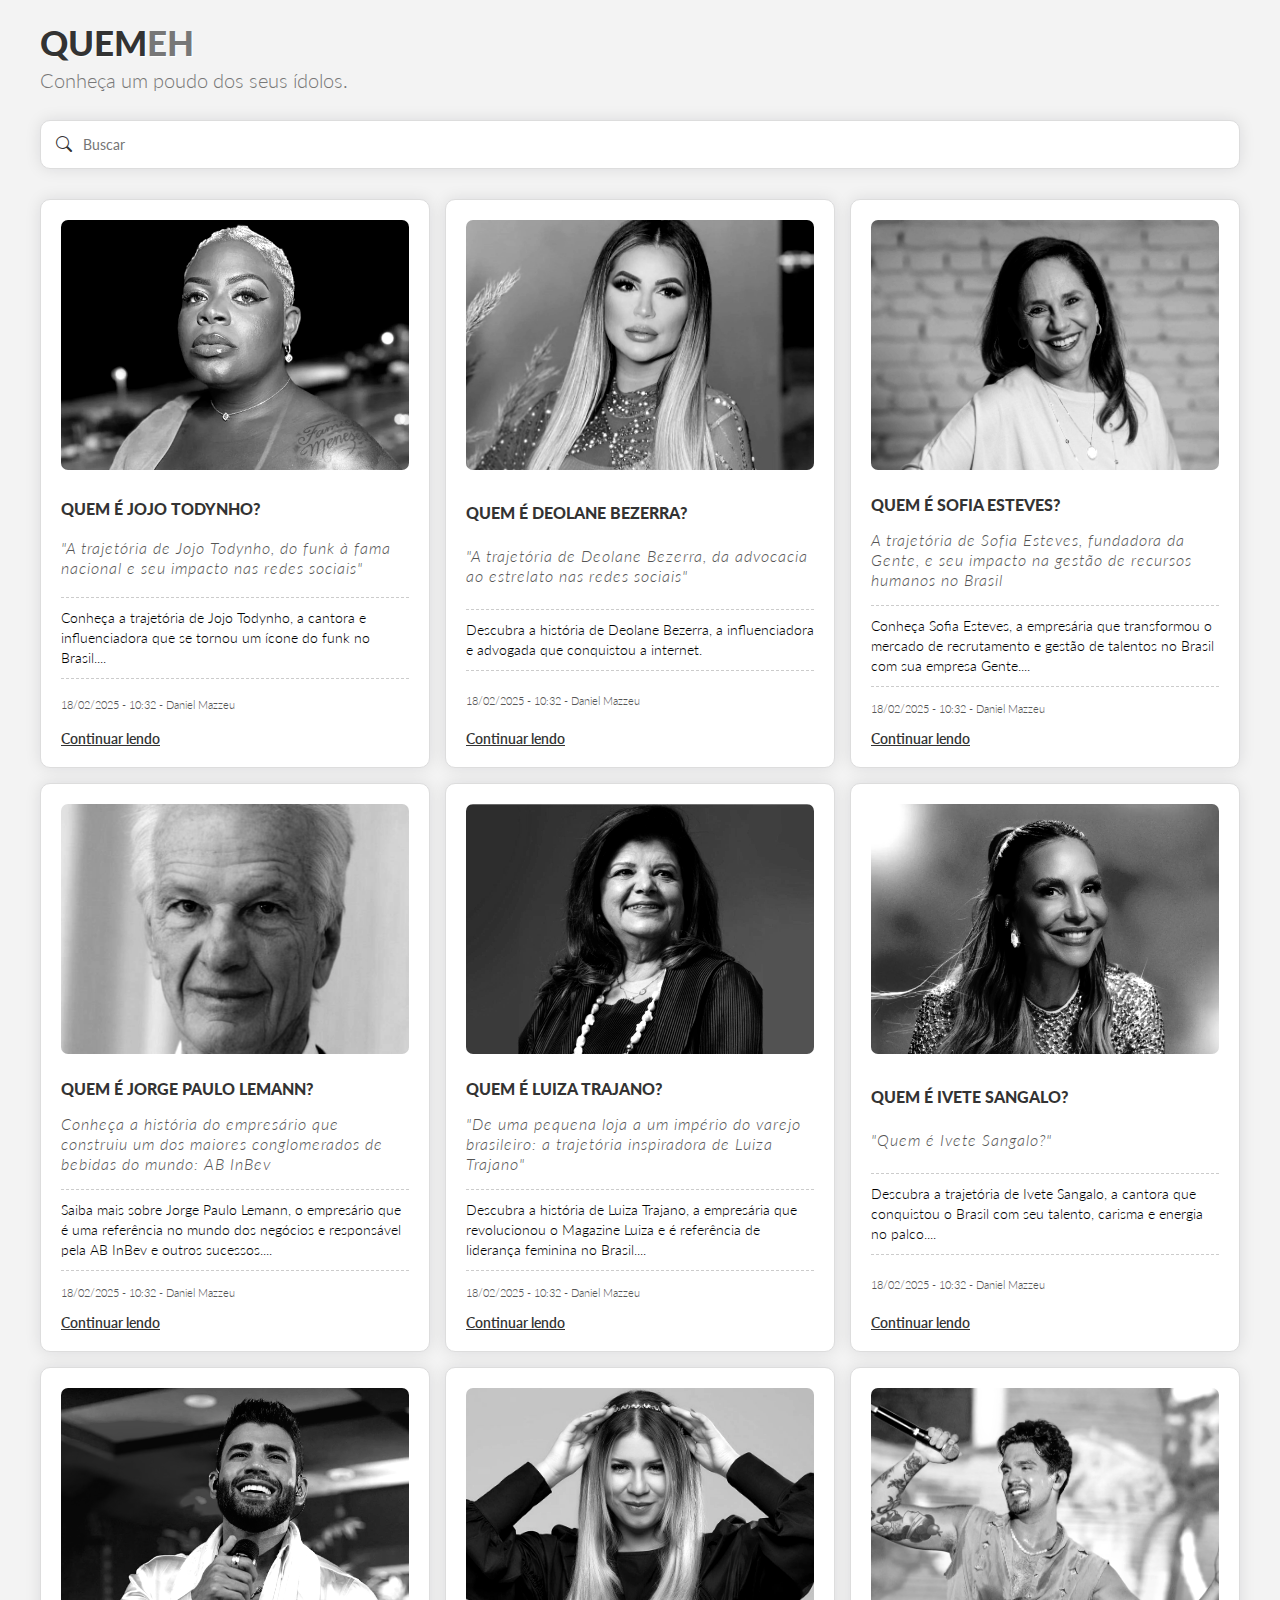
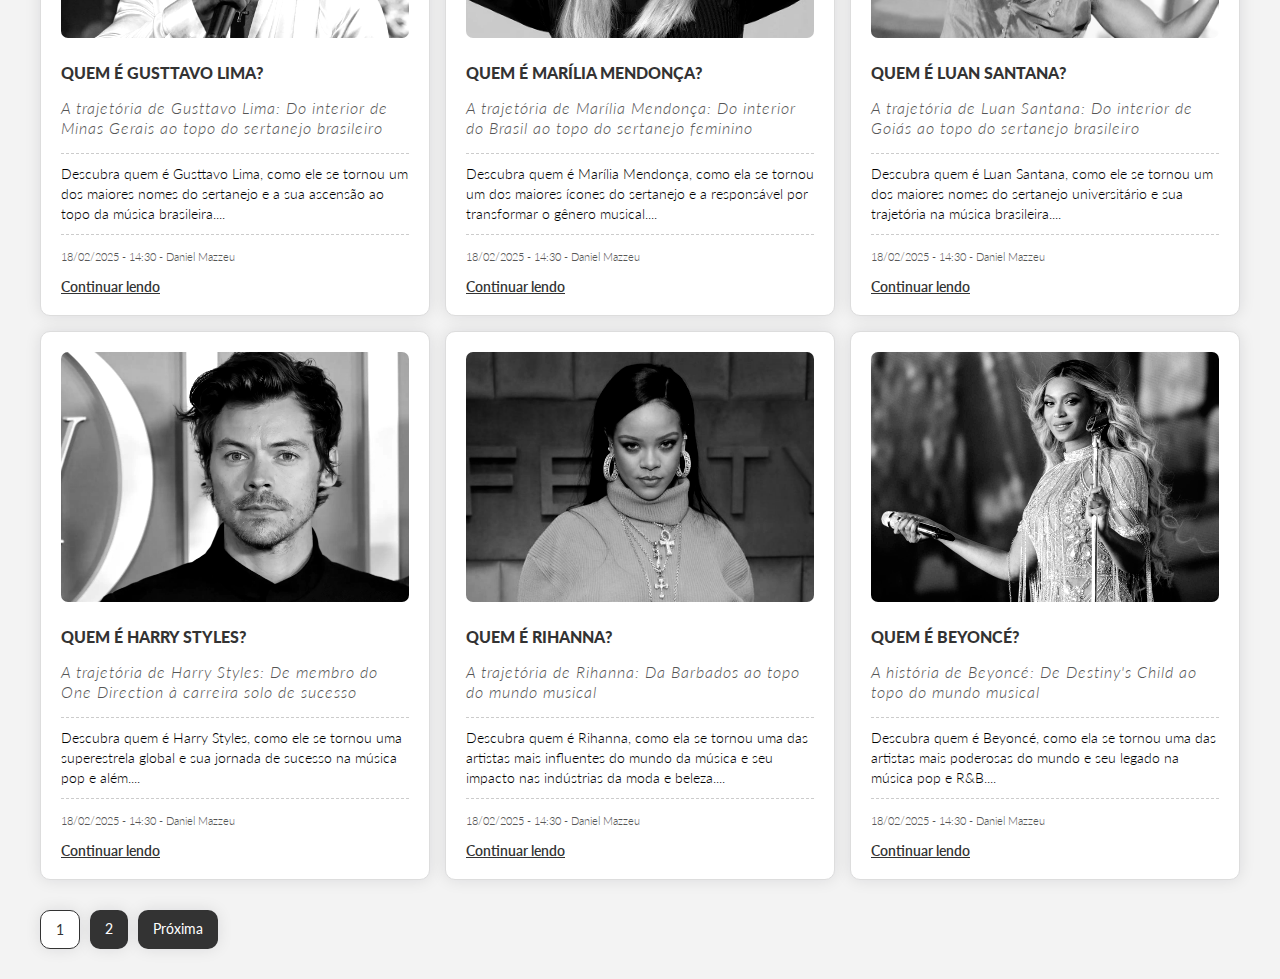
==== index.html @ e659f218 "Upload" ====
<!DOCTYPE html>
<html lang="pt-BR">
    <head>
        <!-- Metatags -->
        <meta http-equiv="Content-Type" content="text/html; charset=UTF-8">
        <meta name="viewport" content="width=device-width, initial-scale=1, maximum-scale=1">
        <meta name="language" content="Portuguese">
        <meta name="description" content="...">
        <meta name="keywords" content="...">
        <meta name="author" content="Daniel Mazzeu">
        <meta name="robots" content="follow, index">

        <!-- Social Metatags -->
        <meta property="og:title" content="Quemeh">
        <meta property="og:description" content="...">
        <meta property="og:image" content="https://quemeh.com.br/images/thumbnail.png">
        <meta property="og:url" content="https://quemeh.com.br/">
        <meta property="og:type" content="website">
        <meta property="og:locale" content="pt_BR">

        <!-- Favicon -->
        <link rel="shortcut icon" href="favicon.ico">

        <!-- Title -->
        <title>Quemeh</title>

        <!-- Global Styles -->
        <link rel="stylesheet" href="css/global/variables.css">
        <link rel="stylesheet" href="css/global/global.css">
        <link rel="stylesheet" href="css/global/grid.css">
        <link rel="stylesheet" href="css/global/row.css">
        <link rel="stylesheet" href="css/global/container.css">
        
        <!-- Dev Styles -->
        <link rel="stylesheet" href="css/dev/post.css">
        <link rel="stylesheet" href="css/dev/button.css">
        <link rel="stylesheet" href="css/dev/field.css">
        <link rel="stylesheet" href="css/dev/wrapper.css">
        <link rel="stylesheet" href="css/dev/header.css">

        <!-- Scripts -->
        <script defer src="js/posts.js"></script>
        <script defer src="js/protect.js"></script>
    </head>
    <body>

        <!-- Header -->
        <header class="container" aria-label="Cabeçalho principal">
            <h1>QUEM<span>EH</span></h1>
            <p>Conheça um poudo dos seus ídolos.</p>
        </header>

        <!-- Filtro de Pesquisa -->
        <section class="container" aria-label="Filtro de pesquisa">
            <div class="field">
                <i class="bi bi-search"></i>
                <input type="text" id="search-input" class="search" placeholder="Buscar" maxlength="200" />
            </div>
        </section>

        <!-- Main -->
        <main id="posts-container" class="container grid g-3" aria-label="Grid de postagens"></main>

        <!-- Pagination -->
        <nav class="container grid g-1" aria-label="Link de paginação">
            <div id="pagination" class="row"></div>
        </nav>

    </body>
</html>
---- css/global/variables.css ----
:root {
    /* General */
    --radius: 10px;
    --shadow: rgba(17, 17, 26, 0.1) 0px 0px 16px;

    /* Body */
    --body-bg: #f3f3f3;

    /* Scrollbar */
    --track: #999;
    --thumb: #333;
    --thumb-hover: #000;

    /* Container */
    --max-width: 1200px;
    --max-width-alternative: 800px;

    /* Wrapper */
    --wrapper-border: 1px dashed #ccc;

    /* Field */
    --field-border: 1px solid #ddd;
    --field-color: #333;
    --field-bg: #fff;

    /* Grid */
    --grid-gap: 15px;

    /* Row */
    --row-gap: 10px;

    /* Post */
    --post-padding: 20px;
    --post-title: #333;
    --post-subtitle: #555;
    --post-icon: #333;
    --post-icon-hover: #000;
    --post-span: #555;
    --post-link: #333;
    --post-link-hover: #000;
    --post-h3: #333;
    --post-paragraph: #000;
    --post-border: 1px solid #ddd;
    --post-bg: #fff;

    /* Button */
    --button-color: #fff;
    --button-bg: #333;
    --button-bg-hover: #000;
    --button-current-color: #333;
    --button-current-border: 1px solid #333;
    --button-current-bg: #fff;

    /* Header */
    --header-color: #333;
    --header-subcolor: #777;
    --header-paragraph: #777;
    --header-shadow: 1px 1px 1px #fff;
}
---- css/global/global.css ----
@import url('https://fonts.googleapis.com/css2?family=Lato:ital,wght@0,100;0,300;0,400;0,700;0,900;1,100;1,300;1,400;1,700;1,900&display=swap');
@import url("https://cdn.jsdelivr.net/npm/bootstrap-icons@1.11.3/font/bootstrap-icons.min.css");

* {
    padding: 0;
    margin: 0;
    box-sizing: border-box;
    outline: none !important;
    font-size: 14px;
    z-index: 0;
    font-family: "Lato", sans-serif;
    font-optical-sizing: auto;
    text-rendering: optimizeLegibility;
    transition: all 0.3s ease-in-out;
    -webkit-tap-highlight-color: transparent !important;
}

html,
body {
    text-size-adjust: none !important; 
    -webkit-text-size-adjust: none !important; 
    -ms-text-size-adjust: none !important; 
    -moz-text-size-adjust: none !important;
}

html { scroll-behavior: smooth; }

body {
    display: flex;
    flex-direction: column;
    gap: 30px;
    padding: 30px 10px;
    background-color: var(--body-bg);
    -webkit-user-select: none !important;
    -moz-user-select: none !important;
    -ms-user-select: none !important;
    user-select: none !important;
}

ul { list-style: none; }

br { height: 1em; }

button {cursor: pointer; }

select {
    cursor: pointer;
    appearance: none;
    -moz-appearance: none;
    -webkit-appearance: none;
}

button:disabled,
input:disabled,
select:disabled,
textarea:disabled {
    background-color: #f4f4f4 !important;
    cursor: default !important;
}

::-webkit-scrollbar {
    width: 10px;
}

::-webkit-scrollbar-track {
    background-color: var(--track);
}

::-webkit-scrollbar-thumb {
    background-color: var(--thumb);
    border-radius: 10px;
}

::-webkit-scrollbar-thumb:hover {
    background-color: var(--thumb-hover);
}
---- css/global/grid.css ----
.grid {
    display: grid;
    gap: var(--grid-gap);
    width: 100%;
}

.g-1 { grid-template-columns: 1fr; }
.g-2 { grid-template-columns: repeat(2, 1fr); }
.g-3 { grid-template-columns: repeat(3, 1fr); }

@media all and (max-width: 1000px) {
    .g-3 { grid-template-columns: repeat(3, 1fr); }
}

@media all and (max-width: 800px) {
    .g-3 { grid-template-columns: repeat(2, 1fr); }
    .g-row {
        align-items: center;
        justify-content: center;
    }
}

@media all and (max-width: 550px) {
    .g-3 { grid-template-columns: repeat(1, 1fr); }
}
---- css/global/row.css ----
.row {
    display: flex;
    flex-direction: row;
    gap: var(--row-gap);
    flex-wrap: wrap;
    width: 100%;
}
---- css/global/container.css ----
.container {
    width: 100%;
    max-width: var(--max-width);
    margin: 0 auto;
}

.container.alternative {
    max-width: var(--max-width-alternative);
}
---- css/dev/post.css ----
.post {
    display: flex;
    flex-direction: column;
    gap: 15px;
    justify-content: space-between;
    width: 100%;
    overflow: hidden;
    padding: var(--post-padding);
    border: var(--post-border);
    border-radius: var(--radius);
    background-color: var(--post-bg);
    box-shadow: var(--shadow);
}

.post img {
    object-fit: cover;
    max-width: 100%;
    height: 250px;
    border-radius: 7px;
    filter: contrast(130%) grayscale(100%);
    margin-bottom: 10px;
    pointer-events: none!important;
}

.post:hover img {
    filter: contrast(130%) grayscale(0%);
}

.post.alternative img {
    height: 500px;
}

.post h1 {
    color: var(--post-title);
    font-size: 16px;
    font-weight: 1000;
    line-height: 20px;
    text-transform: uppercase;
}

.post h2 {
    color: var(--post-subtitle);
    font-size: 16px;
    font-weight: 380;
    line-height: 20px;
    font-style: italic;
    letter-spacing: 1px;
}

.post h3 {
    color: var(--post-h3);
    font-size: 15px;
    font-weight: 550;
    line-height: 20px;
}

.post i {
    color: var(--post-icon-hover);
    cursor: pointer;
    font-size: 30px;
}

.post i:hover {
    color: var(--post-icon-hover);
}

.post p {
    color: var(--post-paragraph);
    font-weight: 380;
    width: 100%;
    line-height: 20px;
    align-self: flex-start;
}

.post span {
    color: var(--post-span);
    font-size: 11px;
    font-weight: 300;
}

.post a,
.post a:active,
.post a:visited {
    width: fit-content;
    color: var(--post-link);
    font-size: 14px;
    font-weight: 600;
    text-decoration: underline;
}

.post a:hover {
    color: var(--post-link-hover);
}

.post.alternative .wrapper {
    padding: 0;
}

@media all and (max-width: 550px) {
    .post img { height: 350px; }
    .post.alternative img { height: 350px; }
}
---- css/dev/button.css ----
.button {
    padding: 10px 15px;
    border: 0;
    border-radius: var(--radius);
    color: var(--button-color);
    text-decoration: none;
    background-color: var(--button-bg);
    box-shadow: var(--shadow);
}

.button i {
    margin-right: 10px;
}

.button:hover {
    background-color: var(--button-bg-hover);
}

.button.current {
    color: var(--button-current-color);
    border: var(--button-current-border);
    background-color: var(--button-current-bg);
}
---- css/dev/field.css ----
.field {
    display: flex;
    flex-direction: column;
    gap: 5px;
    width: 100%;
    position: relative;
    border: var(--field-border);
    border-radius: var(--radius);
    overflow: hidden;
    background-color: var(--field-bg);
    box-shadow: var(--shadow);
}

.field i {
    color: var(--field-color);
    position: absolute;
    top: 13px;
    left: 15px;
    z-index: 1;
    font-size: 16px;
    font-weight: 550;
    text-transform: uppercase;
}

.field input {
    color: var(--field-color);
    padding: 15px 15px 15px 42px;
    border: 0;
    background-color: transparent;
}
---- css/dev/wrapper.css ----
.wrapper {
    border-top: var(--wrapper-border);
    border-bottom: var(--wrapper-border);
    padding: 10px 0;
}

.wrapper h3 {
    margin-bottom: 5px;
}

.wrapper p:not(:last-of-type) {
    margin-bottom: 20px;
}
---- css/dev/header.css ----
header {
    display: flex;
    flex-direction: column;
    gap: 15px;
}

header h1, header h1 span {
    color: var(--header-color);
    font-size: 35px;
    line-height: 25px;
    font-weight: 900;
    text-shadow: var(--header-shadow);
}

header h1 span {
    color: var(--header-subcolor);
}

header p {
    font-size: 20px;
    line-height: 20px;
    font-weight: 300;
    color: var(--header-paragraph);
}

@media all and (max-width: 550px) {
    header {
        align-items: center;
        justify-content: center;
        text-align: center;
    }
}
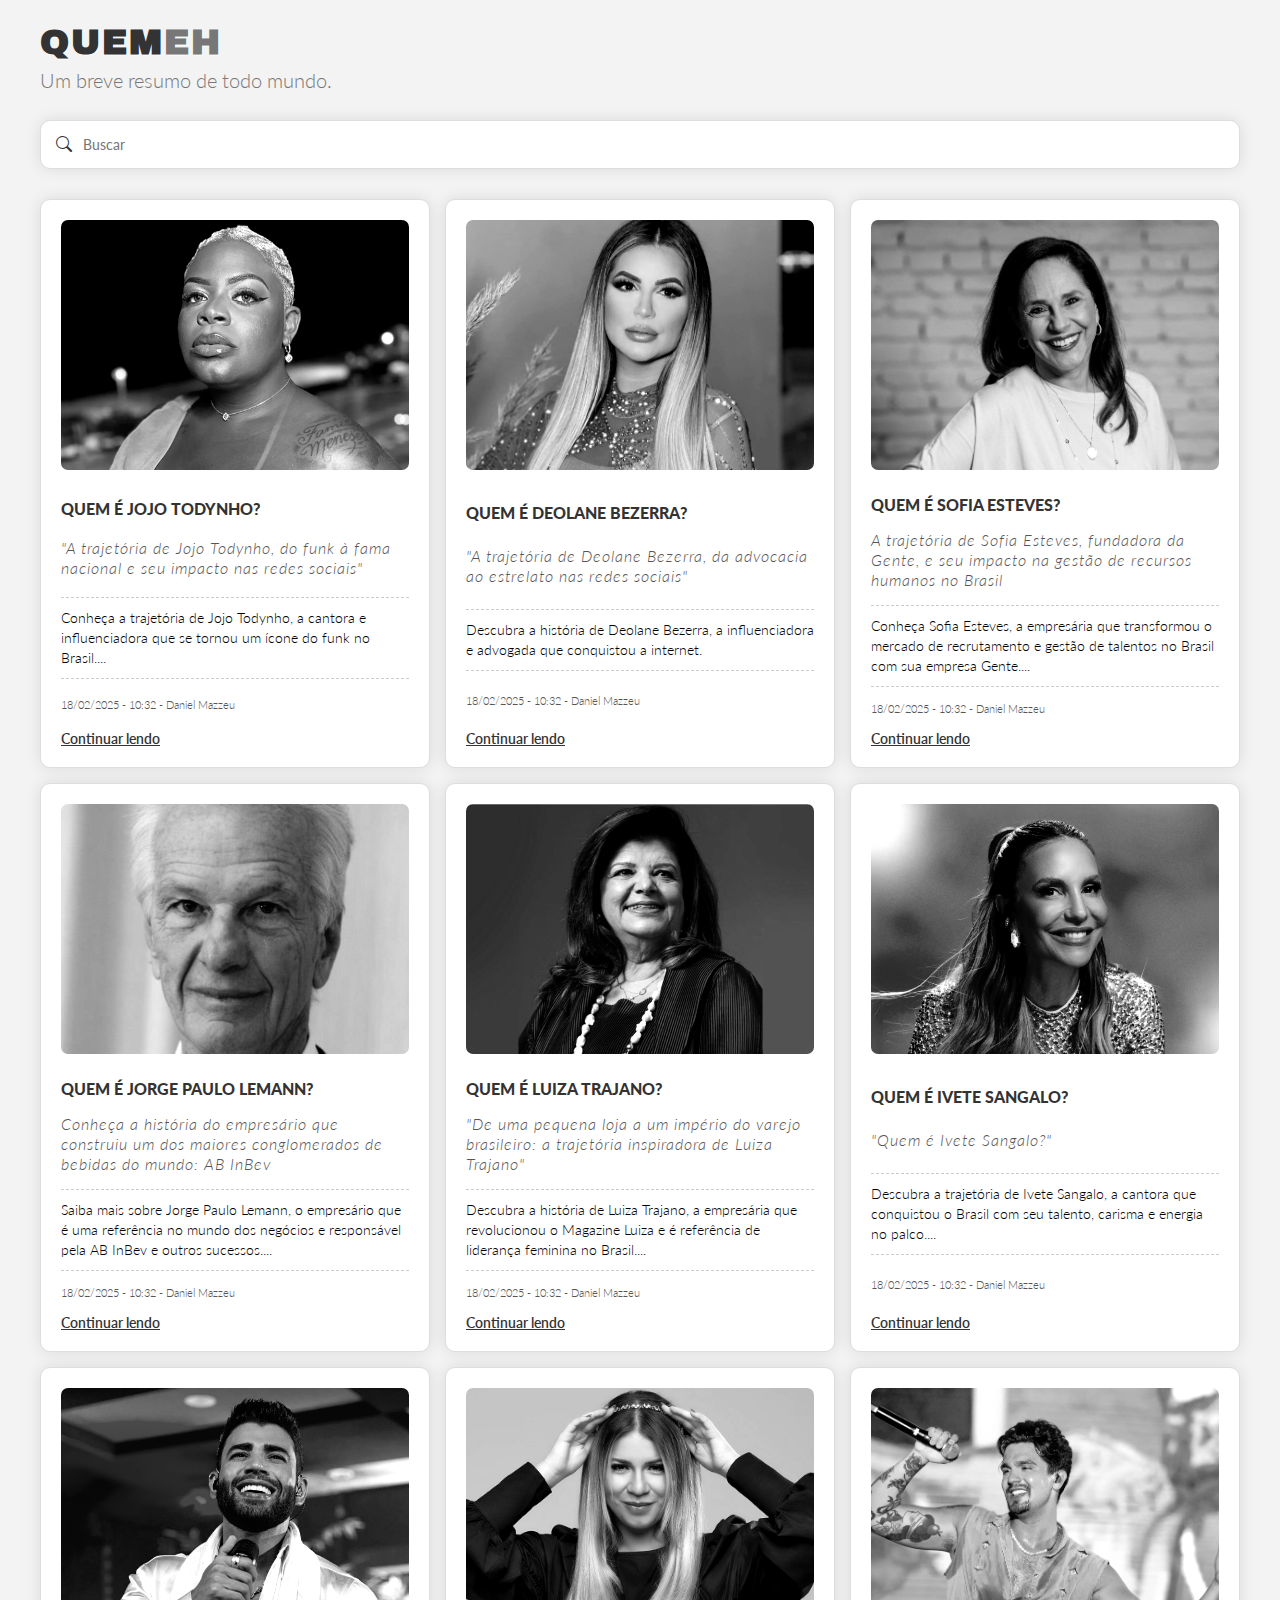
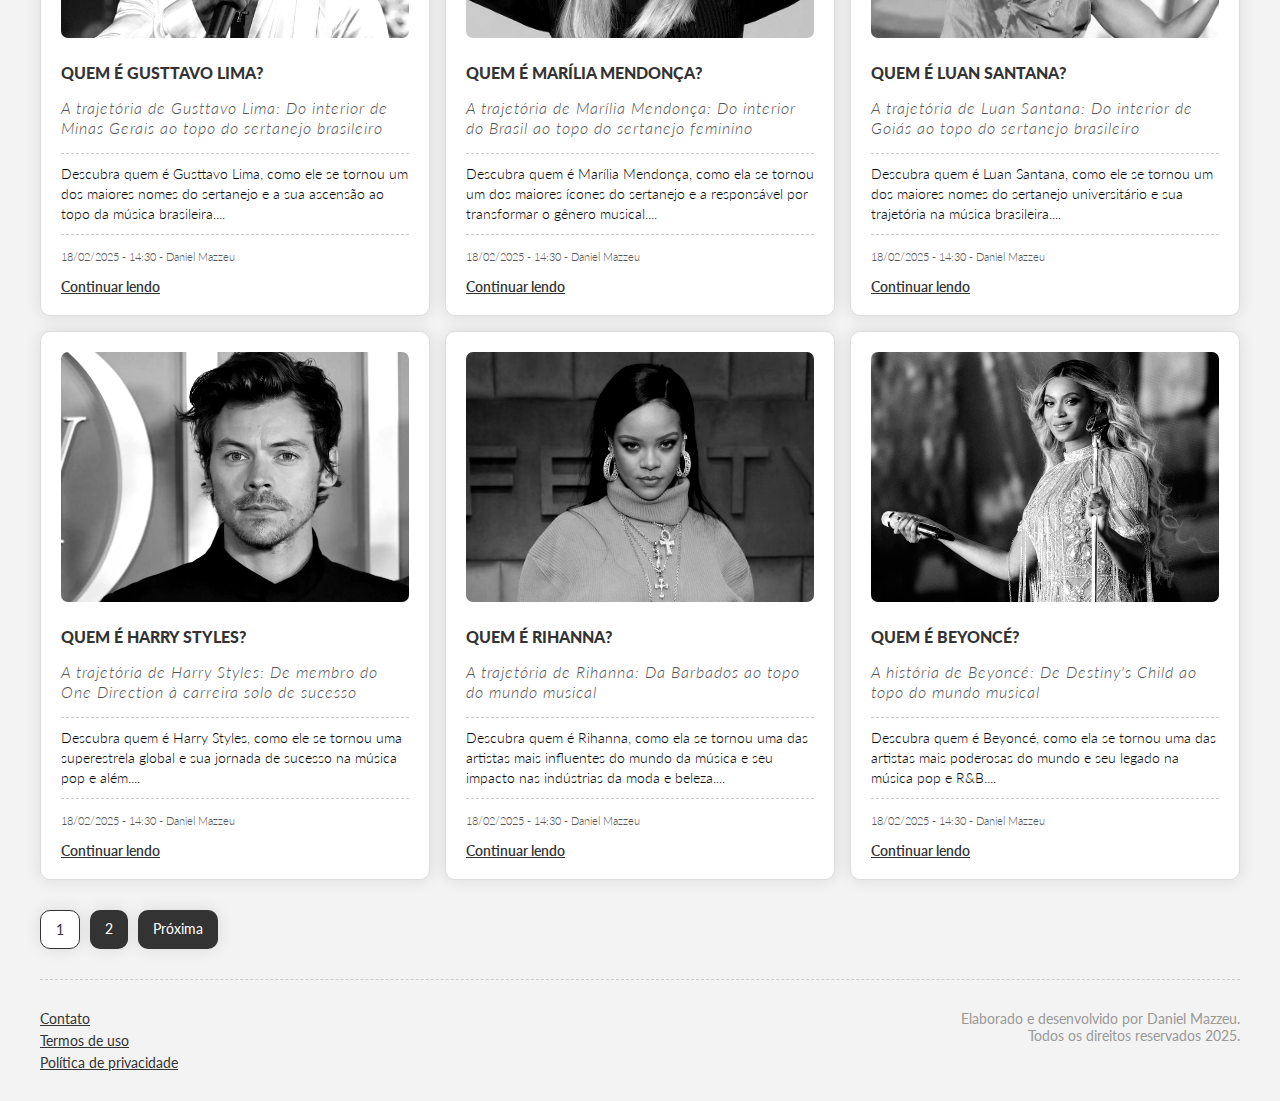
==== commit 02fbd83b: "Upload" ====
--- a/index.html
+++ b/index.html
@@ -5,21 +5,21 @@
         <meta http-equiv="Content-Type" content="text/html; charset=UTF-8">
         <meta name="viewport" content="width=device-width, initial-scale=1, maximum-scale=1">
         <meta name="language" content="Portuguese">
-        <meta name="description" content="...">
-        <meta name="keywords" content="...">
+        <meta name="description" content="Quemeh é o seu espaço para conhecer de perto as histórias e trajetórias inspiradoras de pessoas influentes no Brasil e no mundo. Aqui, trazemos resumos detalhados da vida de líderes, empreendedores, artistas, políticos e outros ícones que moldaram e continuam a moldar o cenário global. Acompanhe o impacto de suas conquistas, desafios e legados, com textos que exploram suas vidas de maneira clara e envolvente.">
+        <meta name="keywords" content="pessoas influentes, biografias inspiradoras, histórias de vida, influentes no Brasil, influentes no mundo, líderes e empreendedores, resumos de biografias, trajetória de ícones, figuras públicas, legados de influentes, história de artistas e políticos, biografias resumidas">
         <meta name="author" content="Daniel Mazzeu">
         <meta name="robots" content="follow, index">
 
         <!-- Social Metatags -->
         <meta property="og:title" content="Quemeh">
-        <meta property="og:description" content="...">
+        <meta property="og:description" content="Quemeh é o seu espaço para conhecer de perto as histórias e trajetórias inspiradoras de pessoas influentes no Brasil e no mundo. Aqui, trazemos resumos detalhados da vida de líderes, empreendedores, artistas, políticos e outros ícones que moldaram e continuam a moldar o cenário global. Acompanhe o impacto de suas conquistas, desafios e legados, com textos que exploram suas vidas de maneira clara e envolvente.">
         <meta property="og:image" content="https://quemeh.com.br/images/thumbnail.png">
         <meta property="og:url" content="https://quemeh.com.br/">
         <meta property="og:type" content="website">
         <meta property="og:locale" content="pt_BR">
 
         <!-- Favicon -->
-        <link rel="shortcut icon" href="favicon.ico">
+        <link rel="shortcut icon" href="images/favicon.ico">
 
         <!-- Title -->
         <title>Quemeh</title>
@@ -37,6 +37,7 @@
         <link rel="stylesheet" href="css/dev/field.css">
         <link rel="stylesheet" href="css/dev/wrapper.css">
         <link rel="stylesheet" href="css/dev/header.css">
+        <link rel="stylesheet" href="css/dev/footer.css">
 
         <!-- Scripts -->
         <script defer src="js/posts.js"></script>
@@ -47,7 +48,7 @@
         <!-- Header -->
         <header class="container" aria-label="Cabeçalho principal">
             <h1>QUEM<span>EH</span></h1>
-            <p>Conheça um poudo dos seus ídolos.</p>
+            <p>Um breve resumo de todo mundo.</p>
         </header>
 
         <!-- Filtro de Pesquisa -->
@@ -66,5 +67,17 @@
             <div id="pagination" class="row"></div>
         </nav>
 
+        <!-- Footer -->
+        <footer class="container grid g-2" aria-label="Rodapé do site">
+            <section>
+                <a href="#whatsapp">Contato</a>
+                <a href="terms.html">Termos de uso</a>
+                <a href="policy.html">Política de privacidade</a>
+            </section>
+            <section>
+                <p>Elaborado e desenvolvido por Daniel Mazzeu.<br>Todos os direitos reservados 2025.</p>
+            </section>
+        </footer>
+
     </body>
 </html>--- a/css/global/global.css
+++ b/css/global/global.css
@@ -1,5 +1,6 @@
 @import url('https://fonts.googleapis.com/css2?family=Lato:ital,wght@0,100;0,300;0,400;0,700;0,900;1,100;1,300;1,400;1,700;1,900&display=swap');
 @import url("https://cdn.jsdelivr.net/npm/bootstrap-icons@1.11.3/font/bootstrap-icons.min.css");
+@import url('https://fonts.googleapis.com/css2?family=Alfa+Slab+One&family=Archivo+Black&family=Audiowide&display=swap');
 
 * {
     padding: 0;
@@ -29,7 +30,7 @@
     display: flex;
     flex-direction: column;
     gap: 30px;
-    padding: 30px 10px;
+    padding: 30px 20px;
     background-color: var(--body-bg);
     -webkit-user-select: none !important;
     -moz-user-select: none !important;
--- a/css/global/grid.css
+++ b/css/global/grid.css
@@ -13,6 +13,7 @@
 }
 
 @media all and (max-width: 800px) {
+    .g-2 { grid-template-columns: repeat(1, 1fr); }
     .g-3 { grid-template-columns: repeat(2, 1fr); }
     .g-row {
         align-items: center;
--- a/css/dev/header.css
+++ b/css/dev/header.css
@@ -5,10 +5,12 @@
 }
 
 header h1, header h1 span {
+    font-family: "Archivo Black", serif;
     color: var(--header-color);
     font-size: 35px;
     line-height: 25px;
     font-weight: 900;
+    letter-spacing: 2px;
     text-shadow: var(--header-shadow);
 }
 
--- a/css/dev/footer.css
+++ b/css/dev/footer.css
@@ -0,0 +1,39 @@
+footer {
+    padding: 30px 0 0 0;
+    border-top: 1px dashed #ccc;
+}
+
+footer section {
+    display: flex;
+    flex-direction: column;
+    gap: 5px;
+    justify-content: flex-start;
+}
+
+footer section:nth-child(2) {
+    align-items: flex-end;
+    text-align: right;
+    color: #999;
+}
+
+footer section a,
+footer section a:visited,
+footer section a:active {
+    color: #333;
+    text-decoration: underline;
+}
+
+footer section a:hover {
+    color :#000;
+}
+
+@media all and (max-width: 800px) {
+    footer section,
+    footer section:nth-child(2) {
+        align-items: center;
+        text-align: center;
+    }
+    footer section:nth-child(2) {
+        margin-top: 15px;
+    }
+}